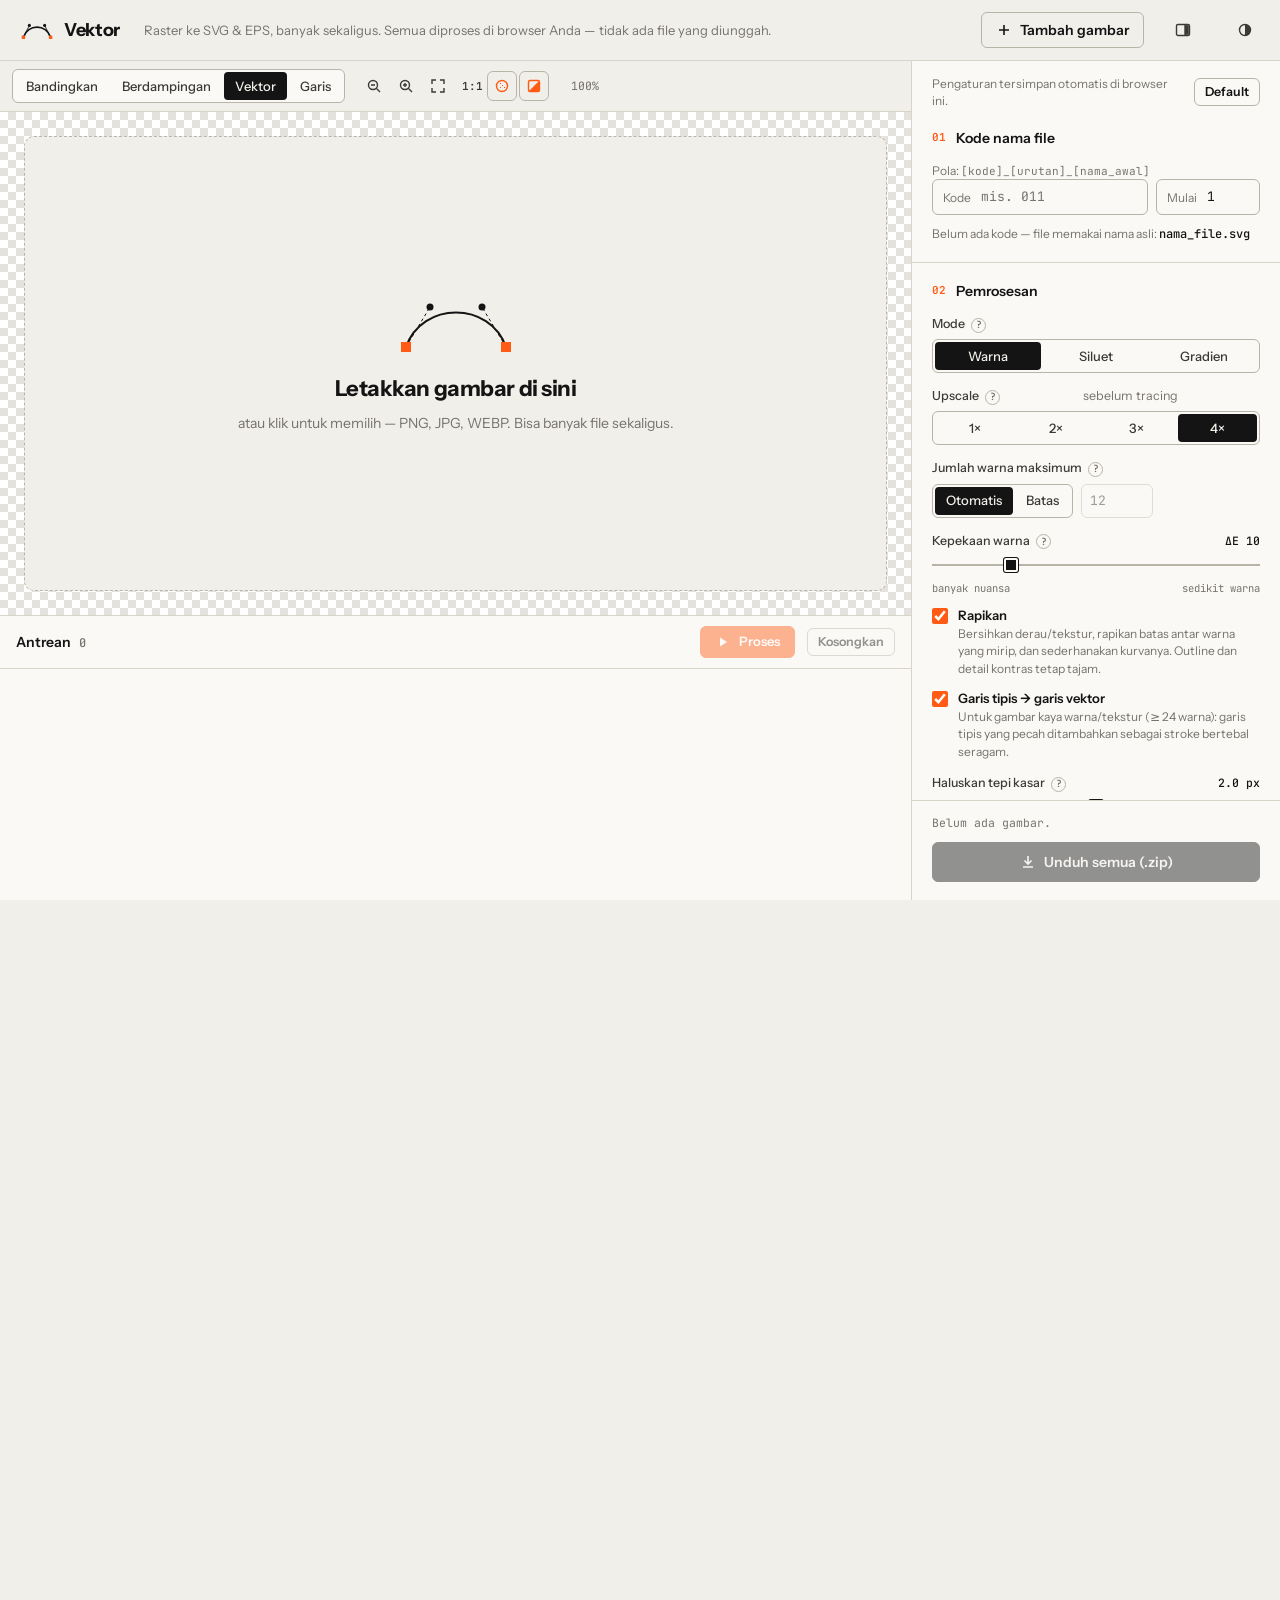
==== index.html @ 3835aad1 "Warna: bercak samar dan pecahan bidang berwarna hampir sama dilebur - mergeSteps: bentuk yang dilebu" ====
<!doctype html>
<html lang="id">
<head>
  <meta charset="utf-8">
  <meta name="viewport" content="width=device-width, initial-scale=1">
  <title>Vektor — Batch Vectorizer</title>
  <meta name="description" content="Ubah gambar raster menjadi SVG dan EPS secara batch, langsung di browser. Upscale 4×, buang latar putih, ukuran siap microstock.">
  <link rel="icon" href="data:image/svg+xml,%3Csvg xmlns='http://www.w3.org/2000/svg' viewBox='0 0 32 32'%3E%3Crect width='32' height='32' rx='6' fill='%23141414'/%3E%3Cpath d='M7 23C10 9 22 9 25 23' fill='none' stroke='%23ff5b14' stroke-width='3'/%3E%3C/svg%3E">
  <link rel="preconnect" href="https://fonts.googleapis.com">
  <link rel="preconnect" href="https://fonts.gstatic.com" crossorigin>
  <link href="https://fonts.googleapis.com/css2?family=Instrument+Sans:wght@400;500;600;700&family=JetBrains+Mono:wght@400;500;600&display=swap" rel="stylesheet">
  <script>try { const t = localStorage.getItem('vektor.theme'); if (t === 'light' || t === 'dark') document.documentElement.dataset.theme = t; if (localStorage.getItem('vektor.panel') === 'hidden') document.documentElement.classList.add('panel-off'); } catch (e) { /* abaikan */ }</script>
  <link rel="stylesheet" href="styles.css?v=202611150516">
</head>
<body>
  <header class="top">
    <a class="brand" href="./" aria-label="Vektor">
      <svg viewBox="0 0 40 24" aria-hidden="true"><path d="M4 20C9 4 31 4 36 20" fill="none" stroke="currentColor" stroke-width="2"/><path d="M4 20 11 6M36 20 29 6" stroke="currentColor" stroke-width="1"/><rect x="2" y="18" width="4" height="4" fill="var(--accent)"/><rect x="34" y="18" width="4" height="4" fill="var(--accent)"/><circle cx="11" cy="6" r="1.8" fill="currentColor"/><circle cx="29" cy="6" r="1.8" fill="currentColor"/></svg>
      <span>Vektor</span>
    </a>
    <p class="tag">Raster ke SVG &amp; EPS, banyak sekaligus. Semua diproses di browser Anda — tidak ada file yang diunggah.</p>
    <button class="btn ghost" id="addBtn" type="button">
      <svg viewBox="0 0 16 16" aria-hidden="true"><path d="M8 3v10M3 8h10" stroke="currentColor" stroke-width="1.6"/></svg>
      Tambah gambar
    </button>
    <button class="btn ghost icon" id="panelBtn" type="button" title="Sembunyikan panel pengaturan" aria-label="Panel pengaturan" aria-controls="settingsPanel" aria-expanded="true">
      <svg viewBox="0 0 16 16" aria-hidden="true"><rect x="1.5" y="2.5" width="13" height="11" rx="1.5" fill="none" stroke="currentColor" stroke-width="1.4"/><path d="M10 2.5v11" stroke="currentColor" stroke-width="1.4"/><path class="pb-fill" d="M10 3.2h3.8v9.6H10z" fill="currentColor"/></svg>
    </button>
    <button class="btn ghost icon theme-btn" id="themeBtn" type="button" title="Tema: otomatis" aria-label="Tema">
      <svg viewBox="0 0 16 16" aria-hidden="true"><circle cx="8" cy="8" r="5.5" fill="none" stroke="currentColor" stroke-width="1.4"/><path d="M8 2.5a5.5 5.5 0 0 1 0 11z" fill="currentColor"/></svg>
    </button>
    <input id="fileInput" type="file" accept="image/png,image/jpeg,image/webp,image/bmp,image/gif" multiple hidden>
  </header>

  <main class="layout">
    <section class="work">
      <div class="viewer" id="viewer">
        <div class="vbar">
          <div class="seg" role="radiogroup" aria-label="Mode tampilan">
            <button type="button" data-mode="compare" aria-pressed="false" title="Geser pembatas (C)">Bandingkan</button>
            <button type="button" data-mode="side" aria-pressed="false" title="Asli dan vektor berdampingan, zoom &amp; geser bersamaan (S)">Berdampingan</button>
            <button type="button" data-mode="vector" aria-pressed="true">Vektor</button>
            <button type="button" data-mode="outline" aria-pressed="false">Garis</button>
          </div>
          <div class="tools">
            <button type="button" class="icon" data-act="zoomout" title="Perkecil (−)"><svg viewBox="0 0 16 16"><circle cx="7" cy="7" r="4.5" fill="none" stroke="currentColor" stroke-width="1.4"/><path d="M5 7h4M10.5 10.5 14 14" stroke="currentColor" stroke-width="1.4"/></svg></button>
            <button type="button" class="icon" data-act="zoomin" title="Perbesar (+)"><svg viewBox="0 0 16 16"><circle cx="7" cy="7" r="4.5" fill="none" stroke="currentColor" stroke-width="1.4"/><path d="M5 7h4M7 5v4M10.5 10.5 14 14" stroke="currentColor" stroke-width="1.4"/></svg></button>
            <button type="button" class="icon" data-act="fit" title="Pas layar (0)"><svg viewBox="0 0 16 16"><path d="M2 6V2h4M10 2h4v4M14 10v4h-4M6 14H2v-4" fill="none" stroke="currentColor" stroke-width="1.4"/></svg></button>
            <button type="button" class="icon txt" data-act="one" title="Ukuran piksel asli (1)">1:1</button>
            <button type="button" class="icon" data-act="lens" aria-pressed="true" title="Lensa piksel (L)"><svg viewBox="0 0 16 16"><circle cx="8" cy="8" r="5.5" fill="none" stroke="currentColor" stroke-width="1.4"/><path d="M6 5h1v1H6zM8 7h1v1H8zM6 9h1v1H6zM10 9h1v1h-1z" fill="currentColor"/></svg></button>
            <button type="button" class="icon" data-act="bg" title="Latar pratinjau: gelap / terang (B) — hanya tampilan"><svg viewBox="0 0 16 16"><rect x="2.5" y="2.5" width="11" height="11" rx="1.5" fill="none" stroke="currentColor" stroke-width="1.4"/><path d="M2.5 13.5 13.5 2.5V12a1.5 1.5 0 0 1-1.5 1.5z" fill="currentColor"/></svg></button>
            <span class="zoom mono" id="zoomLabel">100%</span>
          </div>
          <div class="vinfo mono" id="vinfo"></div>
        </div>

        <div class="stage" id="stage" tabindex="0" aria-label="Pratinjau">
          <div class="layer full" id="vOrigWrap"><img class="orig" id="vOrig" alt="" draggable="false"></div>
          <svg class="layer vec" id="vVec" xmlns="http://www.w3.org/2000/svg"></svg>
          <svg class="layer out" id="vOut" xmlns="http://www.w3.org/2000/svg"></svg>
          <svg class="layer hi" id="vHi" xmlns="http://www.w3.org/2000/svg"></svg>
          <div class="layer lens" id="vLens" hidden>
            <img class="orig" id="vLensImg" alt="" draggable="false">
            <svg class="out" id="vLensOut" xmlns="http://www.w3.org/2000/svg"></svg>
          </div>
          <div class="ring" id="vRing" hidden></div>
          <div class="twin" id="vTwin" hidden></div>
          <div class="split" id="vSplit" hidden><span>Asli</span><i></i><span>Vektor</span></div>
          <div class="busy mono" id="vBusy" hidden></div>

          <label class="drop" id="drop" for="fileInput">
            <span class="drop-mark" aria-hidden="true">
              <svg viewBox="0 0 120 64"><path d="M10 54C26 8 94 8 110 54" fill="none" stroke="currentColor" stroke-width="2"/><path d="M10 54 34 14M110 54 86 14" stroke="currentColor" stroke-width="1" stroke-dasharray="3 3"/><rect x="5" y="49" width="10" height="10" fill="var(--accent)"/><rect x="105" y="49" width="10" height="10" fill="var(--accent)"/><circle cx="34" cy="14" r="3.5" fill="currentColor"/><circle cx="86" cy="14" r="3.5" fill="currentColor"/></svg>
            </span>
            <strong>Letakkan gambar di sini</strong>
            <span>atau klik untuk memilih — PNG, JPG, WEBP. Bisa banyak file sekaligus.</span>
          </label>
        </div>

        <div class="palette" id="palette" hidden>
          <span class="seg tools-seg" id="tools" role="radiogroup" aria-label="Alat sunting">
            <button type="button" data-tool="erase" aria-pressed="true" title="Hapus / kembalikan bentuk (H)">Hapus</button>
            <button type="button" data-tool="merge" aria-pressed="false" title="Lebur bentuk ke tetangganya (G)">Gabung</button>
            <button type="button" data-tool="paint" aria-pressed="false" title="Warnai satu bentuk (W) · Alt+klik = ambil warna">Warnai</button>
          </span>
          <input type="color" id="paintColor" value="#ff5b14" title="Warna kuas" hidden>
          <span class="plabel mono">Palet</span>
          <div class="swatches" id="swatches"></div>
          <span class="phint">Klik bentuk untuk menghapus / mengembalikan</span>
          <span class="edits">
            <button type="button" class="icon" id="undoClick" title="Urungkan (Ctrl+Z)" disabled><svg viewBox="0 0 16 16"><path d="M6 4 2.5 7.5 6 11M3 7.5h6.5a3.5 3.5 0 0 1 0 7H8" fill="none" stroke="currentColor" stroke-width="1.4"/></svg></button>
            <button type="button" class="icon" id="redoClick" title="Ulangi (Ctrl+Shift+Z)" disabled><svg viewBox="0 0 16 16"><path d="M10 4l3.5 3.5L10 11M13 7.5H6.5a3.5 3.5 0 0 0 0 7H8" fill="none" stroke="currentColor" stroke-width="1.4"/></svg></button>
            <button type="button" class="btn ghost small" id="resetClicks" disabled>Reset</button>
          </span>
        </div>
      </div>

      <div class="queue">
        <div class="qhead">
          <h2>Antrean <span class="mono" id="qcount">0</span></h2>
          <div class="qstat mono" id="qstat"></div>
          <button class="btn primary small" id="processBtn" type="button" disabled>
            <svg viewBox="0 0 16 16" aria-hidden="true"><path d="M5 3.5v9l7-4.5z" fill="currentColor"/></svg>
            <span>Proses</span>
          </button>
          <button class="btn ghost small" id="clearBtn" type="button" disabled>Kosongkan</button>
        </div>
        <ol class="rows" id="rows"></ol>
      </div>
    </section>

    <aside class="panel" id="settingsPanel" aria-label="Pengaturan">
      <div class="preset-row"><span>Pengaturan tersimpan otomatis di browser ini.</span><button type="button" class="btn ghost small" id="defaultsBtn" title="Kembalikan semua pengaturan ke nilai bawaan (kode nama file tidak diubah)">Default</button></div>
      <div class="panel-scroll">
        <section class="group">
          <h3><span class="n mono">01</span> Kode nama file</h3>
          <p class="note">Pola: <code class="mono">[kode]_[urutan]_[nama_awal]</code></p>
          <div class="row-inline">
            <label class="input"><span>Kode</span><input class="mono" id="code" type="text" placeholder="mis. 011" autocomplete="off" spellcheck="false"></label>
            <label class="input short"><span>Mulai</span><input class="mono" id="start" type="number" min="0" step="1" value="1"></label>
          </div>
          <p class="example" id="nameExample"></p>
        </section>

        <section class="group">
          <h3><span class="n mono">02</span> Pemrosesan</h3>
          <div class="field">
            <div class="flabel">Mode<span class="help" tabindex="0" role="note" data-tip="Warna: ilustrasi flat berwarna.&#10;Siluet: stensil, logo hitam-putih, emblem.&#10;Gradien: gambar penuh gradasi/cahaya (banyak tingkat warna)." aria-label="Warna: ilustrasi flat berwarna.&#10;Siluet: stensil, logo hitam-putih, emblem.&#10;Gradien: gambar penuh gradasi/cahaya (banyak tingkat warna).">?</span></div>
            <div class="seg wide" data-opt="mode">
              <button type="button" data-v="color">Warna</button>
              <button type="button" data-v="silhouette">Siluet</button>
              <button type="button" data-v="gradient">Gradien</button>
            </div>
          </div>
          <div class="field" data-show="gradient">
            <label class="flabel" for="gradColors">Jumlah warna<span class="help" tabindex="0" role="note" data-tip="Banyaknya tingkat warna untuk membentuk gradasi.&#10;Kecil: file ringan, gradasi tampak berpita.&#10;Besar: gradasi lebih halus, bentuk lebih banyak." aria-label="Banyaknya tingkat warna untuk membentuk gradasi.&#10;Kecil: file ringan, gradasi tampak berpita.&#10;Besar: gradasi lebih halus, bentuk lebih banyak.">?</span> <output class="mono" for="gradColors"></output></label>
            <input type="range" id="gradColors" data-opt="gradColors" min="16" max="128" step="4">
            <div class="scale mono"><span>ringan</span><span>detail</span></div>
            <label class="check" style="margin-top:10px"><input type="checkbox" data-opt="lineStrokes"><span><b>Garis tipis → garis vektor</b><small>Garis setipis ≤ 3 px dikenali dan dibuat sebagai garis (stroke) bertebal seragam, bukan isian.</small></span></label>
            <p class="note">Untuk gambar penuh gradasi/cahaya. Gradasi dibentuk dari banyak tingkat warna (seperti vectorizer.ai).</p>
          </div>
          <div class="field" data-show="silhouette">
            <div class="flabel">Nada<span class="help" tabindex="0" role="note" data-tip="Hitam + abu-abu: hitam dan setiap tingkat abu-abu dipertahankan.&#10;Hitam saja: hanya hitam, ditentukan ambang gelap/terang." aria-label="Hitam + abu-abu: hitam dan setiap tingkat abu-abu dipertahankan.&#10;Hitam saja: hanya hitam, ditentukan ambang gelap/terang.">?</span></div>
            <div class="seg wide" data-opt="silTones">
              <button type="button" data-v="gray">Hitam + abu-abu</button>
              <button type="button" data-v="binary">Hitam saja</button>
            </div>
          </div>
          <div class="field" data-show="silhouette:binary">
            <label class="flabel" for="silThreshold">Ambang gelap/terang<span class="help" tabindex="0" role="note" data-tip="Batas kecerahan antara hitam dan putih.&#10;Kecil: hanya bagian sangat gelap jadi hitam (siluet lebih tipis).&#10;Besar: abu-abu ikut jadi hitam (siluet lebih tebal)." aria-label="Batas kecerahan antara hitam dan putih.&#10;Kecil: hanya bagian sangat gelap jadi hitam (siluet lebih tipis).&#10;Besar: abu-abu ikut jadi hitam (siluet lebih tebal).">?</span> <output class="mono" for="silThreshold"></output></label>
            <input type="range" id="silThreshold" data-opt="silThreshold" min="30" max="230" step="1">
            <div class="scale mono"><span>siluet lebih tipis</span><span>lebih tebal</span></div>
          </div>
          <div class="field">
            <div class="flabel">Upscale<span class="help" tabindex="0" role="note" data-tip="Gambar diperbesar dulu sebelum ditelusuri supaya batas warna jatuh di posisi sub-piksel.&#10;Besar (4×): tepi lebih presisi dan mulus, proses sedikit lebih lama." aria-label="Gambar diperbesar dulu sebelum ditelusuri supaya batas warna jatuh di posisi sub-piksel.&#10;Besar (4×): tepi lebih presisi dan mulus, proses sedikit lebih lama.">?</span> <em>sebelum tracing</em></div>
            <div class="seg wide" data-opt="upscale">
              <button type="button" data-v="1">1×</button>
              <button type="button" data-v="2">2×</button>
              <button type="button" data-v="3">3×</button>
              <button type="button" data-v="4">4×</button>
            </div>
          </div>
          <div class="field" data-show="color">
            <div class="flabel">Jumlah warna maksimum<span class="help" tabindex="0" role="note" data-tip="Otomatis: jumlah warna ditentukan dari gambar.&#10;Batas: hasil dipaksa paling banyak sejumlah ini (warna mirip digabung)." aria-label="Otomatis: jumlah warna ditentukan dari gambar.&#10;Batas: hasil dipaksa paling banyak sejumlah ini (warna mirip digabung).">?</span></div>
            <div class="row-inline">
              <div class="seg" data-opt="colorAuto">
                <button type="button" data-v="1">Otomatis</button>
                <button type="button" data-v="0">Batas</button>
              </div>
              <input class="num mono" id="maxColors" type="number" min="2" max="64" step="1" value="12" aria-label="Jumlah warna maksimum">
            </div>
          </div>
          <div class="field" data-show="color">
            <label class="flabel" for="colorMerge">Kepekaan warna<span class="help" tabindex="0" role="note" data-tip="Seberapa beda dua warna agar dianggap warna tersendiri (ΔE).&#10;Kecil: lebih banyak nuansa dipisah, bentuk lebih banyak.&#10;Besar: warna mirip digabung, lebih sedikit warna &amp; lebih bersih.&#10;Putih tidak pernah digabung dengan warna lain." aria-label="Seberapa beda dua warna agar dianggap warna tersendiri (ΔE).&#10;Kecil: lebih banyak nuansa dipisah, bentuk lebih banyak.&#10;Besar: warna mirip digabung, lebih sedikit warna &amp; lebih bersih.&#10;Putih tidak pernah digabung dengan warna lain.">?</span> <output class="mono" for="colorMerge"></output></label>
            <input type="range" id="colorMerge" data-opt="colorMerge" min="4" max="30" step="1">
            <div class="scale mono"><span>banyak nuansa</span><span>sedikit warna</span></div>
            <label class="check" style="margin-top:10px"><input type="checkbox" data-opt="clean"><span><b>Rapikan</b><small>Bersihkan derau/tekstur, rapikan batas antar warna yang mirip, dan sederhanakan kurvanya. Outline dan detail kontras tetap tajam.</small></span></label>
            <label class="check" style="margin-top:8px"><input type="checkbox" data-opt="lineStrokes"><span><b>Garis tipis → garis vektor</b><small>Untuk gambar kaya warna/tekstur (≥ 24 warna): garis tipis yang pecah ditambahkan sebagai stroke bertebal seragam.</small></span></label>
          </div>
          <div class="field" data-show="color">
            <label class="flabel" for="rough">Haluskan tepi kasar<span class="help" tabindex="0" role="note" data-tip="Meratakan tepi bergerigi (gaya kuas kering, derau JPEG).&#10;Kecil / mati: tepi mengikuti gambar apa adanya.&#10;Besar: tepi lebih mulus; garis setipis ≤ 2 px bisa ikut menipis." aria-label="Meratakan tepi bergerigi (gaya kuas kering, derau JPEG).&#10;Kecil / mati: tepi mengikuti gambar apa adanya.&#10;Besar: tepi lebih mulus; garis setipis ≤ 2 px bisa ikut menipis.">?</span> <output class="mono" for="rough"></output></label>
            <input type="range" id="rough" data-opt="rough" min="0" max="4" step="0.5">
            <div class="scale mono"><span>mati (setia ke tepi)</span><span>tepi kuas → mulus</span></div>
            <p class="note">Tepi bergerigi bergaya kuas kering dihaluskan. Turunkan bila ada garis setipis ≤ 2 px yang hilang.</p>
            <label class="check" style="margin-top:10px"><input type="checkbox" data-opt="straighten"><span><b>Luruskan garis panjang</b><small>Tepi yang bergerigi tetapi bila ditarik garis panjang memang lurus dijadikan satu garis lurus. Lengkungan tetap lengkung.</small></span></label>
          </div>
          <div class="field" data-show="color">
            <div class="flabel">Sederhanakan bayangan<span class="help" tabindex="0" role="note" data-tip="Melebur bercak warna yang batasnya lemah di gambar asli (bayangan lembut, gradasi berpita) ke warna tetangganya. Outline dan batas kontras tidak disentuh.&#10;Mati: semua tingkat bayangan dipertahankan.&#10;Ringan: bercak kecil dilebur — hasil lebih bersih.&#10;Kuat: bercak lebih besar ikut dilebur — paling sedikit bentuk, tetapi sebagian bayangan hilang." aria-label="Melebur bercak warna yang batasnya lemah di gambar asli (bayangan lembut, gradasi berpita) ke warna tetangganya. Outline dan batas kontras tidak disentuh.&#10;Mati: semua tingkat bayangan dipertahankan.&#10;Ringan: bercak kecil dilebur — hasil lebih bersih.&#10;Kuat: bercak lebih besar ikut dilebur — paling sedikit bentuk, tetapi sebagian bayangan hilang.">?</span></div>
            <div class="seg wide" data-opt="simplify">
              <button type="button" data-v="0">Mati</button>
              <button type="button" data-v="1">Ringan</button>
              <button type="button" data-v="2">Kuat</button>
            </div>
          </div>
          <div class="field" data-show="color silhouette">
            <label class="check"><input type="checkbox" data-opt="polyFit"><span><b>Kurva hemat titik</b><small>Mesin kurva baru: tepi dihitung sub-piksel dari gambar asli, lalu dibentuk poligon dengan sisi sesedikit mungkin dan dihaluskan (gaya Potrace). Titik lebih sedikit, sudut runcing tetap runcing.</small></span></label>
          </div>
          <div class="field">
            <label class="flabel" for="smooth">Kehalusan kurva<span class="help" tabindex="0" role="note" data-tip="Toleransi saat piksel diubah menjadi kurva.&#10;Kecil (presisi): kurva menempel ketat ke tepi piksel; lebih banyak titik dan gelombang kecil bisa ikut terbawa.&#10;Besar (halus): kurva lebih mulus dengan lebih sedikit titik; detail kecil bisa sedikit membulat." aria-label="Toleransi saat piksel diubah menjadi kurva.&#10;Kecil (presisi): kurva menempel ketat ke tepi piksel; lebih banyak titik dan gelombang kecil bisa ikut terbawa.&#10;Besar (halus): kurva lebih mulus dengan lebih sedikit titik; detail kecil bisa sedikit membulat.">?</span> <output class="mono" for="smooth"></output></label>
            <input type="range" id="smooth" data-opt="smooth" min="0.15" max="1.2" step="0.05">
            <div class="scale mono"><span>presisi</span><span>halus</span></div>
          </div>
          <div class="field">
            <label class="flabel" for="minArea">Buang bintik &lt;<span class="help" tabindex="0" role="note" data-tip="Bentuk yang lebih kecil dari luas ini dilebur ke warna di sekitarnya.&#10;Kecil: detail kecil (titik, bintang) dipertahankan.&#10;Besar: hasil lebih bersih, tetapi detail kecil bisa hilang." aria-label="Bentuk yang lebih kecil dari luas ini dilebur ke warna di sekitarnya.&#10;Kecil: detail kecil (titik, bintang) dipertahankan.&#10;Besar: hasil lebih bersih, tetapi detail kecil bisa hilang.">?</span> <output class="mono" for="minArea"></output></label>
            <input type="range" id="minArea" data-opt="minArea" min="0" max="80" step="1">
          </div>
          <div class="field">
            <label class="flabel" for="corner">Sudut tajam ≥<span class="help" tabindex="0" role="note" data-tip="Belokan yang lebih tajam dari sudut ini dibuat runcing; yang lebih landai dibuat melengkung.&#10;Kecil: lebih banyak sudut runcing (tampak kaku/bersegi).&#10;Besar: lebih banyak belokan membulat." aria-label="Belokan yang lebih tajam dari sudut ini dibuat runcing; yang lebih landai dibuat melengkung.&#10;Kecil: lebih banyak sudut runcing (tampak kaku/bersegi).&#10;Besar: lebih banyak belokan membulat.">?</span> <output class="mono" for="corner"></output></label>
            <input type="range" id="corner" data-opt="corner" min="35" max="110" step="1">
            <div class="scale mono"><span>lebih banyak sudut</span><span>lebih membulat</span></div>
          </div>
        </section>

        <section class="group">
          <h3><span class="n mono">03</span> Latar</h3>
          <div class="field">
            <div class="flabel">Warna latar gambar<span class="help" tabindex="0" role="note" data-tip="Warna latar yang dibuang menjadi transparan.&#10;Tanpa: semua warna divectorisasi.&#10;Putih: latar putih dibuang.&#10;Magenta: latar #FF00FF dibuang (disarankan, putih tetap aman)." aria-label="Warna latar yang dibuang menjadi transparan.&#10;Tanpa: semua warna divectorisasi.&#10;Putih: latar putih dibuang.&#10;Magenta: latar #FF00FF dibuang (disarankan, putih tetap aman).">?</span></div>
            <div class="seg wide" data-opt="bgKey">
              <button type="button" data-v="none">Tanpa</button>
              <button type="button" data-v="white">Putih</button>
              <button type="button" data-v="magenta"><i class="dot-mg" aria-hidden="true"></i>Magenta</button>
            </div>
            <p class="note" data-bg="none">Tidak ada warna yang dihapus — semua warna, termasuk putih dan magenta, ikut divectorisasi. Klik bentuk di pratinjau bila ingin menghapus bagian tertentu.</p>
          </div>
          <div class="field" data-bg="magenta">
            <label class="flabel" for="keyTol">Toleransi magenta<span class="help" tabindex="0" role="note" data-tip="Seberapa jauh dari magenta murni yang masih dianggap latar.&#10;Kecil: hanya magenta murni.&#10;Besar: ungu/pink di dekatnya ikut dibuang — hati-hati bila objek berwarna ungu/pink." aria-label="Seberapa jauh dari magenta murni yang masih dianggap latar.&#10;Kecil: hanya magenta murni.&#10;Besar: ungu/pink di dekatnya ikut dibuang — hati-hati bila objek berwarna ungu/pink.">?</span> <output class="mono" for="keyTol"></output></label>
            <input type="range" id="keyTol" data-opt="keyTol" min="0" max="50" step="1">
            <div class="scale mono"><span>hanya magenta murni</span><span>ungu/pink ikut</span></div>
            <p class="note">Semua warna sedekat ini dengan magenta menjadi transparan. Putih di mana pun tetap putih.</p>
          </div>
          <div class="field" data-show="silhouette" data-bg="white">
            <div class="flabel">Rongga di dalam siluet<span class="help" tabindex="0" role="note" data-tip="Luar: hanya putih di luar objek yang dibuang.&#10;Pintar: menebak putih terkurung yang termasuk latar.&#10;Semua: semua putih dibuang.&#10;Isi: rongga diisi warna siluet." aria-label="Luar: hanya putih di luar objek yang dibuang.&#10;Pintar: menebak putih terkurung yang termasuk latar.&#10;Semua: semua putih dibuang.&#10;Isi: rongga diisi warna siluet.">?</span></div>
            <div class="seg wide" data-opt="cavity">
              <button type="button" data-v="white">Luar</button>
              <button type="button" data-v="smart">Pintar</button>
              <button type="button" data-v="transparent">Semua</button>
              <button type="button" data-v="fill">Isi</button>
            </div>
            <p class="note" id="cavityNote"></p>
          </div>
          <div class="field" data-show="color gradient" data-bg="white">
            <div class="flabel">Putih yang dijadikan transparan<span class="help" tabindex="0" role="note" data-tip="Tidak: putih dipertahankan.&#10;Luar: hanya putih yang tersambung ke tepi gambar.&#10;AI / Pintar: juga menebak putih di dalam yang termasuk latar.&#10;Semua: semua putih." aria-label="Tidak: putih dipertahankan.&#10;Luar: hanya putih yang tersambung ke tepi gambar.&#10;AI / Pintar: juga menebak putih di dalam yang termasuk latar.&#10;Semua: semua putih.">?</span></div>
            <div class="seg wide" data-opt="whiteMode">
              <button type="button" data-v="off">Tidak</button>
              <button type="button" data-v="outer">Luar</button>
              <button type="button" data-v="ai">AI</button>
              <button type="button" data-v="smart">Pintar</button>
              <button type="button" data-v="all">Semua</button>
            </div>
            <p class="note" id="whiteNote"></p>
          </div>
          <div class="field" data-show="color gradient silhouette:gray" data-bg="white">
            <label class="flabel" for="whiteTol">Toleransi putih<span class="help" tabindex="0" role="note" data-tip="Seberapa mendekati putih yang masih dianggap putih (ΔE).&#10;Kecil: hanya putih bersih.&#10;Besar: abu-abu/krem sangat terang ikut dianggap putih." aria-label="Seberapa mendekati putih yang masih dianggap putih (ΔE).&#10;Kecil: hanya putih bersih.&#10;Besar: abu-abu/krem sangat terang ikut dianggap putih.">?</span> <output class="mono" for="whiteTol"></output></label>
            <input type="range" id="whiteTol" data-opt="whiteTol" min="2" max="30" step="1">
          </div>
          <div class="learn">
            <label class="check"><input type="checkbox" data-opt="learn"><span><b>Belajar dari hasil akhir saya</b><small>Keadaan akhir tiap area putih dicatat saat Anda mengunduh (klik coba-coba tidak dihitung). Gambar berikutnya dengan gaya serupa otomatis mengikuti. Tersimpan hanya di browser ini.</small></span></label>
            <div class="learn-row"><span class="mono" id="learnStat"></span><button type="button" class="btn ghost small" id="forgetBtn">Lupakan</button></div>
          </div>
        </section>

        <section class="group">
          <h3><span class="n mono">04</span> Ukuran output <span class="badge">Standar microstock</span></h3>
          <div class="chips" data-opt="size">
            <button type="button" data-v="15">15 MP <small>Minimal</small></button>
            <button type="button" data-v="20">20 MP <small>HD</small></button>
            <button type="button" data-v="25">25 MP <small>Adobe Stock</small></button>
            <button type="button" data-v="30">30 MP <small>Ultra</small></button>
            <button type="button" data-v="custom">Kustom <small>≥15 MP</small></button>
            <button type="button" data-v="orig">Asli</button>
          </div>
          <div class="field" id="customField" hidden>
            <label class="flabel" for="customMP">Megapiksel kustom<span class="help" tabindex="0" role="note" data-tip="Ukuran artboard hasil dalam megapiksel (minimal 15 MP untuk microstock)." aria-label="Ukuran artboard hasil dalam megapiksel (minimal 15 MP untuk microstock).">?</span></label>
            <input class="num mono" id="customMP" type="number" min="15" max="100" step="0.5" value="15">
          </div>
          <p class="readout mono" id="sizeReadout">—</p>
          <p class="note">Artboard dan koordinat kurva diskalakan, jadi hasilnya tetap tajam di ukuran berapa pun.</p>
        </section>

        <section class="group">
          <h3><span class="n mono">05</span> Struktur</h3>
          <div class="field">
            <div class="flabel">Susunan bentuk<span class="help" tabindex="0" role="note" data-tip="Tumpuk: bentuk ditumpuk dari belakang ke depan — tanpa retak, mudah diedit.&#10;Potong: bentuk saling memotong tanpa tumpang tindih — untuk cutting plotter/sablon." aria-label="Tumpuk: bentuk ditumpuk dari belakang ke depan — tanpa retak, mudah diedit.&#10;Potong: bentuk saling memotong tanpa tumpang tindih — untuk cutting plotter/sablon.">?</span></div>
            <div class="seg wide" data-opt="stacking">
              <button type="button" data-v="stacked">Tumpuk</button>
              <button type="button" data-v="cutout">Potong</button>
            </div>
            <p class="note" id="stackNote"></p>
          </div>
          <label class="check"><input type="checkbox" data-opt="gapFill"><span><b>Pengisi celah</b><small>Garis tipis sewarna di bawah bentuk agar sambungan tidak tampak retak.</small></span></label>
        </section>

        <section class="group">
          <h3><span class="n mono">06</span> Format unduhan</h3>
          <div class="formats" role="radiogroup">
            <label class="fmt"><input type="radio" name="format" value="both"><span class="ficon">ZIP</span><span><b>SVG + EPS</b><small>Folder <code>SVG/</code> dan <code>EPS/</code></small></span><em>Lengkap</em></label>
            <label class="fmt"><input type="radio" name="format" value="svg"><span class="ficon">SVG</span><span><b>Hanya SVG</b><small>Format web</small></span></label>
            <label class="fmt"><input type="radio" name="format" value="eps"><span class="ficon">EPS</span><span><b>Hanya EPS</b><small>EPS 10 · Illustrator / CorelDRAW</small></span></label>
          </div>
        </section>
      </div>

      <div class="panel-foot">
        <div class="pstatus mono" id="pstatus">Belum ada gambar.</div>
        <button class="btn dark" id="downloadBtn" type="button" disabled>
          <svg viewBox="0 0 16 16" aria-hidden="true"><path d="M8 2v8M4.5 6.5 8 10l3.5-3.5M3 13h10" fill="none" stroke="currentColor" stroke-width="1.6"/></svg>
          <span>Unduh semua (.zip)</span>
        </button>
      </div>
    </aside>
  </main>

  <div class="dropveil" id="dropveil" hidden><div>Lepaskan untuk menambahkan</div></div>
  <input type="color" id="colorPick" hidden>

  <script type="module" src="app.js?v=202611150516"></script>
</body>
</html>
---- styles.css ----
:root {
  --paper: #f1efea;
  --surface: #faf9f6;
  --sunk: #e8e5de;
  --ink: #141414;
  --ink-2: #3b3a37;
  --muted: #76736c;
  --line: #d8d4ca;
  --line-strong: #b9b4a8;
  --accent: #ff5b14;
  --accent-ink: #ffffff;
  --ok: #1f7a4d;
  --err: #c3261b;
  --check-a: #e9e7e2;
  --check-b: #ffffff;
  --sans: "Instrument Sans", ui-sans-serif, system-ui, -apple-system, "Segoe UI", sans-serif;
  --mono: "JetBrains Mono", ui-monospace, "SF Mono", Menlo, Consolas, monospace;
  --r: 6px;
  color-scheme: light;
}
@media (prefers-color-scheme: dark) {
  :root:not([data-theme="light"]) {
    --paper: #121211;
    --surface: #1a1a18;
    --sunk: #23231f;
    --ink: #f1efe9;
    --ink-2: #cfccc4;
    --muted: #8f8b82;
    --line: #2f2e2a;
    --line-strong: #46443e;
    --accent: #ff6a28;
    --check-a: #2a2a27;
    --check-b: #333330;
    color-scheme: dark;
  }
}
:root[data-theme="dark"] {
  --paper: #121211;
  --surface: #1a1a18;
  --sunk: #23231f;
  --ink: #f1efe9;
  --ink-2: #cfccc4;
  --muted: #8f8b82;
  --line: #2f2e2a;
  --line-strong: #46443e;
  --accent: #ff6a28;
  --check-a: #2a2a27;
  --check-b: #333330;
  color-scheme: dark;
}

* { box-sizing: border-box; }
html, body { height: 100%; }
body {
  margin: 0;
  background: var(--paper);
  color: var(--ink);
  font: 14px/1.45 var(--sans);
  -webkit-font-smoothing: antialiased;
  display: flex;
  flex-direction: column;
  min-height: 100vh;
}
.mono { font-family: var(--mono); font-feature-settings: "zero" 1; }
code { font-family: var(--mono); font-size: 0.92em; }
button, input { font: inherit; color: inherit; }
button { cursor: pointer; }
:focus-visible { outline: 2px solid var(--accent); outline-offset: 2px; }
[hidden] { display: none !important; }
svg { display: block; }

/* ---------------------------------------------------------------- header */
.top {
  display: flex;
  align-items: center;
  gap: 24px;
  padding: 12px 20px;
  border-bottom: 1px solid var(--line);
}
.brand { display: flex; align-items: center; gap: 10px; color: var(--ink); text-decoration: none; }
.brand svg { width: 34px; height: 21px; }
.brand span { font-weight: 700; font-size: 18px; letter-spacing: -0.02em; }
.tag { margin: 0; color: var(--muted); flex: 1; font-size: 13px; }

/* ---------------------------------------------------------------- tombol */
.btn {
  display: inline-flex;
  align-items: center;
  justify-content: center;
  gap: 8px;
  height: 36px;
  padding: 0 14px;
  border-radius: var(--r);
  border: 1px solid var(--line-strong);
  background: var(--surface);
  font-weight: 600;
  white-space: nowrap;
}
.btn svg { width: 16px; height: 16px; }
.btn.small { height: 28px; padding: 0 10px; font-size: 12.5px; }
.btn.ghost { background: transparent; }
.btn.ghost:hover:not(:disabled) { background: var(--sunk); }
.btn.primary { background: var(--accent); border-color: var(--accent); color: var(--accent-ink); height: 44px; width: 100%; font-size: 15px; }
.btn.primary.small { height: 32px; width: auto; font-size: 13px; padding: 0 14px; }
.btn.primary:hover:not(:disabled) { filter: brightness(0.95); }
.btn.dark { background: var(--ink); border-color: var(--ink); color: var(--paper); height: 40px; width: 100%; }
.btn.dark:hover:not(:disabled) { filter: brightness(1.15); }
.btn:disabled { opacity: 0.45; cursor: not-allowed; }

.seg {
  display: inline-flex;
  border: 1px solid var(--line-strong);
  border-radius: var(--r);
  padding: 2px;
  gap: 2px;
  background: var(--surface);
}
.seg button {
  border: 0;
  background: transparent;
  height: 28px;
  padding: 0 11px;
  border-radius: 4px;
  font-weight: 500;
  font-size: 13px;
  color: var(--ink-2);
}
.seg button:hover { background: var(--sunk); }
.seg button[aria-pressed="true"] { background: var(--ink); color: var(--paper); }
.seg.wide { display: flex; }
.seg.wide button { flex: 1; }

.icon {
  width: 30px;
  height: 30px;
  display: inline-grid;
  place-items: center;
  border: 1px solid transparent;
  border-radius: var(--r);
  background: transparent;
  color: var(--ink-2);
}
.icon svg { width: 16px; height: 16px; }
.icon:hover { background: var(--sunk); }
.icon[aria-pressed="true"] { border-color: var(--line-strong); color: var(--accent); }
.icon.txt { font: 600 11px var(--mono); }

/* ---------------------------------------------------------------- layout */
.layout {
  flex: 1;
  min-height: 0;
  display: grid;
  grid-template-columns: minmax(0, 1fr) 368px;
  height: calc(100vh - 61px);
}
/* Panel pengaturan disembunyikan: area kerja memakai seluruh lebar. */
.panel-off .layout { grid-template-columns: minmax(0, 1fr); }
.panel-off .panel { display: none; }
.panel-off .work { border-right: 0; }
#panelBtn .pb-fill { transition: opacity 0.15s; }
.panel-off #panelBtn .pb-fill { opacity: 0; }
.work {
  display: grid;
  grid-template-rows: minmax(320px, 1fr) minmax(180px, 34%);
  min-width: 0;
  min-height: 0;
  border-right: 1px solid var(--line);
}

/* ---------------------------------------------------------------- viewer */
.viewer { display: flex; flex-direction: column; min-height: 0; min-width: 0; overflow: hidden; }
.palette, .vbar, .stage { min-width: 0; }
.swatches { flex: none; }
.vbar {
  display: flex;
  align-items: center;
  gap: 14px;
  padding: 8px 12px;
  border-bottom: 1px solid var(--line);
  flex-wrap: wrap;
}
.tools { display: flex; align-items: center; gap: 2px; }
.zoom { font-size: 11.5px; color: var(--muted); min-width: 48px; text-align: right; }
.vinfo { margin-left: auto; font-size: 11.5px; color: var(--muted); min-width: 0; overflow: hidden; text-overflow: ellipsis; white-space: nowrap; }

.stage {
  position: relative;
  flex: 1;
  min-height: 0;
  overflow: hidden;
  background-color: var(--check-b);
  background-image:
    linear-gradient(45deg, var(--check-a) 25%, transparent 25%, transparent 75%, var(--check-a) 75%),
    linear-gradient(45deg, var(--check-a) 25%, transparent 25%, transparent 75%, var(--check-a) 75%);
  background-size: 16px 16px;
  background-position: 0 0, 8px 8px;
  cursor: grab;
  touch-action: none;
  user-select: none;
}
.stage.dragging { cursor: grabbing; }
.stage:focus { outline: none; }
.layer { position: absolute; left: 0; top: 0; }
.layer.full { inset: 0; overflow: hidden; pointer-events: none; }
.stage > svg.layer { width: 100%; height: 100%; overflow: visible; pointer-events: none; }
.layer.vec path.cand { fill: none; stroke: #ff5b14; stroke-width: 1.5; stroke-dasharray: 5 4; vector-effect: non-scaling-stroke; pointer-events: none; }
.layer.hi path { fill: rgb(25 227 255 / 0.22); stroke: #19e3ff; stroke-width: 2; vector-effect: non-scaling-stroke; }
.stage.pick:not(.dragging) { cursor: pointer; }
img.orig { position: absolute; left: 0; top: 0; transform-origin: 0 0; image-rendering: pixelated; max-width: none; pointer-events: none; }
.layer.out path, .lens .out path { fill: none; stroke: var(--accent); stroke-width: 1; vector-effect: non-scaling-stroke; }
.stage.mode-outline .layer.vec { opacity: 0.18; }
.lens { inset: 0; pointer-events: none; background: var(--check-b); }
.lens svg.out { position: absolute; inset: 0; width: 100%; height: 100%; }
.lens .out path { stroke: #19e3ff; stroke-width: 1.25; }
.ring {
  position: absolute;
  width: 0;
  height: 0;
  pointer-events: none;
  border-radius: 50%;
  box-shadow: 0 0 0 2px var(--ink), 0 0 0 3px var(--paper);
}
.split {
  position: absolute;
  top: 0;
  bottom: 0;
  width: 0;
  cursor: ew-resize;
}
.split i {
  position: absolute;
  top: 0;
  bottom: 0;
  left: -1px;
  width: 2px;
  background: var(--accent);
}
.split::after {
  content: "";
  position: absolute;
  left: -14px;
  width: 28px;
  top: 0;
  bottom: 0;
}
.split span {
  position: absolute;
  top: 10px;
  font: 600 10.5px var(--mono);
  text-transform: uppercase;
  letter-spacing: 0.06em;
  padding: 3px 6px;
  background: var(--ink);
  color: var(--paper);
  border-radius: 3px;
  white-space: nowrap;
}
.split.fixed { cursor: default; pointer-events: none; }
/* Bandingkan / Berdampingan: tanpa penanda oranye agar hasil asli terlihat jelas. */
.stage.mode-compare .layer.vec path.cand, .stage.mode-side .layer.vec path.cand { display: none; }
.split.fixed i { background: var(--ink); }
.twin { position: absolute; width: 0; height: 0; pointer-events: none; }
.twin::before, .twin::after { content: ""; position: absolute; background: #19e3ff; box-shadow: 0 0 0 1px #0b2a33; }
.twin::before { left: -9px; top: -0.75px; width: 18px; height: 1.5px; }
.twin::after { top: -9px; left: -0.75px; height: 18px; width: 1.5px; }
.split span:first-child { right: 8px; }
.split span:last-of-type { left: 8px; }
.busy {
  position: absolute;
  left: 12px;
  bottom: 12px;
  padding: 6px 10px;
  background: var(--ink);
  color: var(--paper);
  border-radius: 4px;
  font-size: 11.5px;
}

.drop {
  position: absolute;
  inset: 24px;
  display: grid;
  place-content: center;
  justify-items: center;
  gap: 8px;
  text-align: center;
  border: 1.5px dashed var(--line-strong);
  border-radius: 10px;
  background: var(--paper);
  color: var(--muted);
  cursor: pointer;
}
.drop:hover { border-color: var(--ink); }
.drop strong { color: var(--ink); font-size: 22px; letter-spacing: -0.02em; }
.drop-mark { color: var(--ink); width: 120px; margin-bottom: 8px; }
.stage.has-image .drop { display: none; }

.palette {
  display: flex;
  align-items: center;
  gap: 12px;
  padding: 8px 12px;
  border-top: 1px solid var(--line);
  min-height: 46px;
  overflow-x: auto;
}
.plabel { font-size: 11px; text-transform: uppercase; letter-spacing: 0.08em; color: var(--muted); }
.swatches { display: flex; gap: 6px; }
.sw {
  position: relative;
  display: flex;
  align-items: center;
  gap: 6px;
  height: 28px;
  padding: 0 6px 0 3px;
  border: 1px solid var(--line);
  border-radius: 4px;
  background: var(--surface);
  font: 500 11px var(--mono);
  color: var(--ink-2);
}
.sw .chip { width: 22px; height: 22px; border-radius: 3px; border: 1px solid rgb(0 0 0 / 0.12); padding: 0; }
.sw .x { border: 0; background: none; padding: 0 2px; color: var(--muted); font: 600 13px var(--mono); }
.sw .x:hover { color: var(--err); }
.sw.off { opacity: 0.5; }
.sw.off .chip { background-image: linear-gradient(135deg, transparent 45%, var(--err) 45%, var(--err) 55%, transparent 55%) !important; }
.sw.changed { border-color: var(--accent); }
.phint { font-size: 12px; color: var(--muted); white-space: nowrap; }
.tools-seg { flex: none; }
.tools-seg button { padding: 0 10px; height: 28px; font-size: 12px; }
.sw.src { box-shadow: 0 0 0 2px #2f7bff; }
#paintColor { width: 30px; height: 26px; padding: 0; border: 1px solid var(--line-strong); border-radius: 4px; background: none; flex: none; }
.layer.hi path.target { fill: rgb(25 120 255 / 0.18); stroke: #2f7bff; stroke-dasharray: 5 3; }
.edits { display: flex; align-items: center; gap: 2px; margin-left: auto; }
.edits .icon:disabled { opacity: 0.35; cursor: default; background: none; }
kbd { font: 600 11px var(--mono); border: 1px solid var(--line-strong); border-radius: 3px; padding: 0 4px; }

/* ---------------------------------------------------------------- antrean */
.queue { display: flex; flex-direction: column; min-height: 0; min-width: 0; border-top: 1px solid var(--line); background: var(--surface); }
.qhead { display: flex; align-items: center; gap: 12px; padding: 10px 16px; border-bottom: 1px solid var(--line); }
.qhead h2 { margin: 0; font-size: 14px; font-weight: 600; display: flex; gap: 8px; align-items: baseline; }
.qhead h2 .mono { font-size: 12px; color: var(--muted); font-weight: 500; }
.qstat { flex: 1; font-size: 11.5px; color: var(--muted); }
.rows { list-style: none; margin: 0; padding: 0; overflow-y: auto; flex: 1; }
.rowi {
  display: grid;
  grid-template-columns: 26px 44px minmax(0, 1fr) auto 128px 92px;
  align-items: center;
  gap: 14px;
  padding: 8px 16px;
  border-bottom: 1px solid var(--line);
  cursor: pointer;
}
.rowi:hover { background: var(--paper); }
.rowi.sel { background: var(--paper); box-shadow: inset 3px 0 0 var(--accent); }
.rowi .idx { font: 500 11px var(--mono); color: var(--muted); }
.rowi .thumb {
  width: 44px;
  height: 44px;
  border-radius: 4px;
  border: 1px solid var(--line);
  overflow: hidden;
  background-color: var(--check-b);
  background-image: linear-gradient(45deg, var(--check-a) 25%, transparent 25%, transparent 75%, var(--check-a) 75%), linear-gradient(45deg, var(--check-a) 25%, transparent 25%, transparent 75%, var(--check-a) 75%);
  background-size: 8px 8px;
  background-position: 0 0, 4px 4px;
}
.rowi .thumb img { width: 100%; height: 100%; object-fit: contain; }
.rowi .meta { min-width: 0; }
.rowi .oname, .rowi .sub { display: block; }
.rowi .oname { font: 500 12.5px var(--mono); white-space: nowrap; overflow: hidden; text-overflow: ellipsis; }
.rowi .sub { font-size: 12px; color: var(--muted); white-space: nowrap; overflow: hidden; text-overflow: ellipsis; }
.rowi .pal { display: flex; gap: 2px; }
.rowi .pal i { width: 10px; height: 18px; border-radius: 2px; border: 1px solid rgb(0 0 0 / 0.1); }
.rowi .st { font: 500 11.5px var(--mono); color: var(--muted); display: flex; flex-direction: column; gap: 4px; }
.rowi .st.done { color: var(--ok); }
.rowi .st.error { color: var(--err); }
.bar { height: 3px; background: var(--sunk); border-radius: 2px; overflow: hidden; }
.bar b { display: block; height: 100%; width: 0; background: var(--accent); transition: width 0.2s linear; }
.rowi .acts { display: flex; gap: 2px; justify-content: flex-end; }
.rowi .acts button { width: auto; padding: 0 6px; font: 600 10.5px var(--mono); }
.empty-q { padding: 28px 16px; color: var(--muted); font-size: 13px; }

/* ---------------------------------------------------------------- panel */
.panel { display: flex; flex-direction: column; min-height: 0; background: var(--surface); }
.panel-scroll { flex: 1; overflow-y: auto; }
.group { padding: 18px 20px; border-bottom: 1px solid var(--line); }
.group h3 { margin: 0 0 14px; font-size: 14px; font-weight: 600; display: flex; align-items: center; gap: 10px; flex-wrap: wrap; }
.group h3 .n { font-size: 11px; color: var(--accent); font-weight: 600; }
.badge { font-size: 11px; font-weight: 500; color: var(--muted); border: 1px solid var(--line); border-radius: 3px; padding: 1px 6px; }
.field { margin-bottom: 14px; }
.field:last-child { margin-bottom: 0; }
.flabel { display: flex; justify-content: space-between; align-items: baseline; font-size: 12.5px; color: var(--ink-2); margin-bottom: 6px; font-weight: 500; }
.flabel em { font-style: normal; color: var(--muted); font-weight: 400; margin-right: auto; margin-left: 6px; }
.flabel output { font-size: 11.5px; color: var(--ink); }
.scale { display: flex; justify-content: space-between; font-size: 10.5px; color: var(--muted); margin-top: 2px; }
.row-inline { display: flex; gap: 8px; align-items: center; }
.num {
  width: 72px;
  height: 34px;
  border: 1px solid var(--line-strong);
  border-radius: var(--r);
  background: var(--surface);
  padding: 0 8px;
  font-size: 13px;
}
.num:disabled { opacity: 0.4; }
.note { margin: 8px 0 0; font-size: 12px; color: var(--muted); }

input[type="range"] {
  -webkit-appearance: none;
  appearance: none;
  width: 100%;
  height: 18px;
  background: transparent;
  margin: 0;
}
input[type="range"]::-webkit-slider-runnable-track { height: 2px; background: var(--line-strong); }
input[type="range"]::-moz-range-track { height: 2px; background: var(--line-strong); }
input[type="range"]::-webkit-slider-thumb {
  -webkit-appearance: none;
  width: 14px;
  height: 14px;
  margin-top: -6px;
  border-radius: 2px;
  background: var(--ink);
  border: 2px solid var(--surface);
  box-shadow: 0 0 0 1px var(--ink);
}
input[type="range"]::-moz-range-thumb { width: 12px; height: 12px; border-radius: 2px; background: var(--ink); border: 2px solid var(--surface); box-shadow: 0 0 0 1px var(--ink); }

.check { display: flex; gap: 10px; align-items: flex-start; margin-bottom: 12px; cursor: pointer; }
.check input { margin: 2px 0 0; width: 16px; height: 16px; accent-color: var(--accent); flex: none; }
.check b { display: block; font-weight: 600; font-size: 13px; }
.check small { display: block; color: var(--muted); font-size: 12px; }

.chips { display: grid; grid-template-columns: repeat(3, 1fr); gap: 6px; }
.chips button {
  display: flex;
  flex-direction: column;
  align-items: flex-start;
  gap: 1px;
  padding: 7px 10px;
  border: 1px solid var(--line-strong);
  border-radius: var(--r);
  background: var(--surface);
  font-weight: 600;
  font-size: 13px;
  text-align: left;
}
.chips button small { font-weight: 500; font-size: 10.5px; color: var(--muted); font-family: var(--mono); }
.chips button:hover { border-color: var(--ink); }
.chips button[aria-pressed="true"] { background: var(--ink); color: var(--paper); border-color: var(--ink); }
.chips button[aria-pressed="true"] small { color: var(--accent); }
.readout { margin: 12px 0 0; padding: 8px 10px; background: var(--sunk); border-radius: 4px; font-size: 12px; }
.readout b { font-weight: 600; }
.readout .warn { color: var(--err); }

.input {
  flex: 1;
  display: flex;
  align-items: center;
  gap: 8px;
  height: 36px;
  padding: 0 10px;
  border: 1px solid var(--line-strong);
  border-radius: var(--r);
  background: var(--surface);
}
.input.short { flex: 0 0 104px; }
.input span { font-size: 12px; color: var(--muted); }
.input input { border: 0; background: transparent; width: 100%; min-width: 0; outline: none; font-size: 13px; }
.input:focus-within { border-color: var(--ink); }
.example { margin: 10px 0 0; font-size: 12px; color: var(--muted); word-break: break-all; }
.example b { color: var(--ink); font-family: var(--mono); font-weight: 500; }

.formats { display: grid; gap: 6px; }
.fmt {
  display: flex;
  align-items: center;
  gap: 12px;
  padding: 10px 12px;
  border: 1px solid var(--line-strong);
  border-radius: var(--r);
  cursor: pointer;
  background: var(--surface);
}
.fmt input { position: absolute; opacity: 0; pointer-events: none; }
.fmt:has(input:checked) { border-color: var(--ink); box-shadow: inset 0 0 0 1px var(--ink); }
.fmt:has(input:focus-visible) { outline: 2px solid var(--accent); outline-offset: 2px; }
.ficon { font: 700 10px var(--mono); width: 38px; height: 26px; display: grid; place-items: center; border-radius: 3px; background: var(--sunk); color: var(--ink-2); flex: none; }
.fmt:has(input:checked) .ficon { background: var(--ink); color: var(--paper); }
.fmt b { display: block; font-size: 13px; }
.fmt small { display: block; font-size: 11.5px; color: var(--muted); }
.fmt em { margin-left: auto; font-style: normal; font: 600 10.5px var(--mono); color: var(--ok); border: 1px solid currentColor; border-radius: 3px; padding: 1px 6px; }

.panel-foot { padding: 14px 20px 18px; border-top: 1px solid var(--line); display: grid; gap: 10px; }
.pstatus { font-size: 11.5px; color: var(--muted); }

.dropveil {
  position: fixed;
  inset: 0;
  z-index: 50;
  display: grid;
  place-items: center;
  background: rgb(20 20 20 / 0.82);
  color: #fff;
  font-size: 22px;
  font-weight: 600;
  letter-spacing: -0.02em;
}
.dropveil div { border: 2px dashed var(--accent); padding: 40px 60px; border-radius: 12px; }

/* ---------------------------------------------------------------- responsif */
@media (max-width: 980px) {
  .layout { grid-template-columns: 1fr; height: auto; }
  .work { grid-template-rows: 60vh auto; border-right: 0; }
  .queue { max-height: none; }
  .rows { max-height: 50vh; }
  .tag { display: none; }
  .rowi { grid-template-columns: 22px 40px minmax(0, 1fr) 88px; }
  .rowi .pal, .rowi .acts { display: none; }
}
@media (max-width: 560px) {
  .top { padding: 10px 16px; gap: 12px; }
  .top .btn { margin-left: auto; }
  .vinfo { display: none; }
  .phint { display: none; }
}

.learn { margin-top: 6px; padding-top: 14px; border-top: 1px dashed var(--line); }
.learn .check { margin-bottom: 8px; }
.learn-row { display: flex; align-items: center; gap: 10px; justify-content: space-between; }
.learn-row .mono { font-size: 11px; color: var(--muted); }

.dot-mg { display: inline-block; width: 9px; height: 9px; border-radius: 2px; background: #ff00ff; margin-right: 6px; vertical-align: -1px; }

/* Latar pratinjau: dipilih pengguna, terlepas dari tema */
.stage.bg-light { --check-a: #e4e2dc; --check-b: #ffffff; }
.stage.bg-dark { --check-a: #2a2a27; --check-b: #353531; }

/* Tema */
.theme-btn { margin-left: 8px; }
.theme-btn svg { width: 16px; height: 16px; }

/* Bantuan (?) */
.flabel { position: relative; }
.help {
  position: static;
  display: inline-grid;
  place-items: center;
  width: 15px;
  height: 15px;
  margin-left: 6px;
  margin-right: auto;
  border-radius: 50%;
  border: 1px solid var(--line-strong);
  color: var(--muted);
  font: 600 10px/1 var(--mono);
  cursor: help;
  vertical-align: 1px;
  flex: none;
}
.help:hover, .help:focus-visible { color: var(--ink); border-color: var(--ink); outline: none; }
.help::after {
  content: attr(data-tip);
  position: absolute;
  left: 0;
  right: 0;
  top: calc(100% + 6px);
  z-index: 50;
  padding: 10px 12px;
  border-radius: var(--r);
  background: var(--ink);
  color: var(--paper);
  font: 400 12px/1.5 var(--sans);
  white-space: pre-line;
  text-align: left;
  box-shadow: 0 8px 24px rgb(0 0 0 / 0.25);
  opacity: 0;
  visibility: hidden;
  transform: translateY(-3px);
  transition: opacity 0.12s, transform 0.12s, visibility 0.12s;
  pointer-events: none;
}
.help:hover::after, .help:focus-visible::after { opacity: 1; visibility: visible; transform: none; }
.flabel .help + output, .flabel .help ~ em { margin-left: 0; }

/* Default */
.preset-row { display: flex; align-items: center; justify-content: space-between; gap: 10px; padding: 14px 20px 0; }
.preset-row span { font-size: 12px; color: var(--muted); }
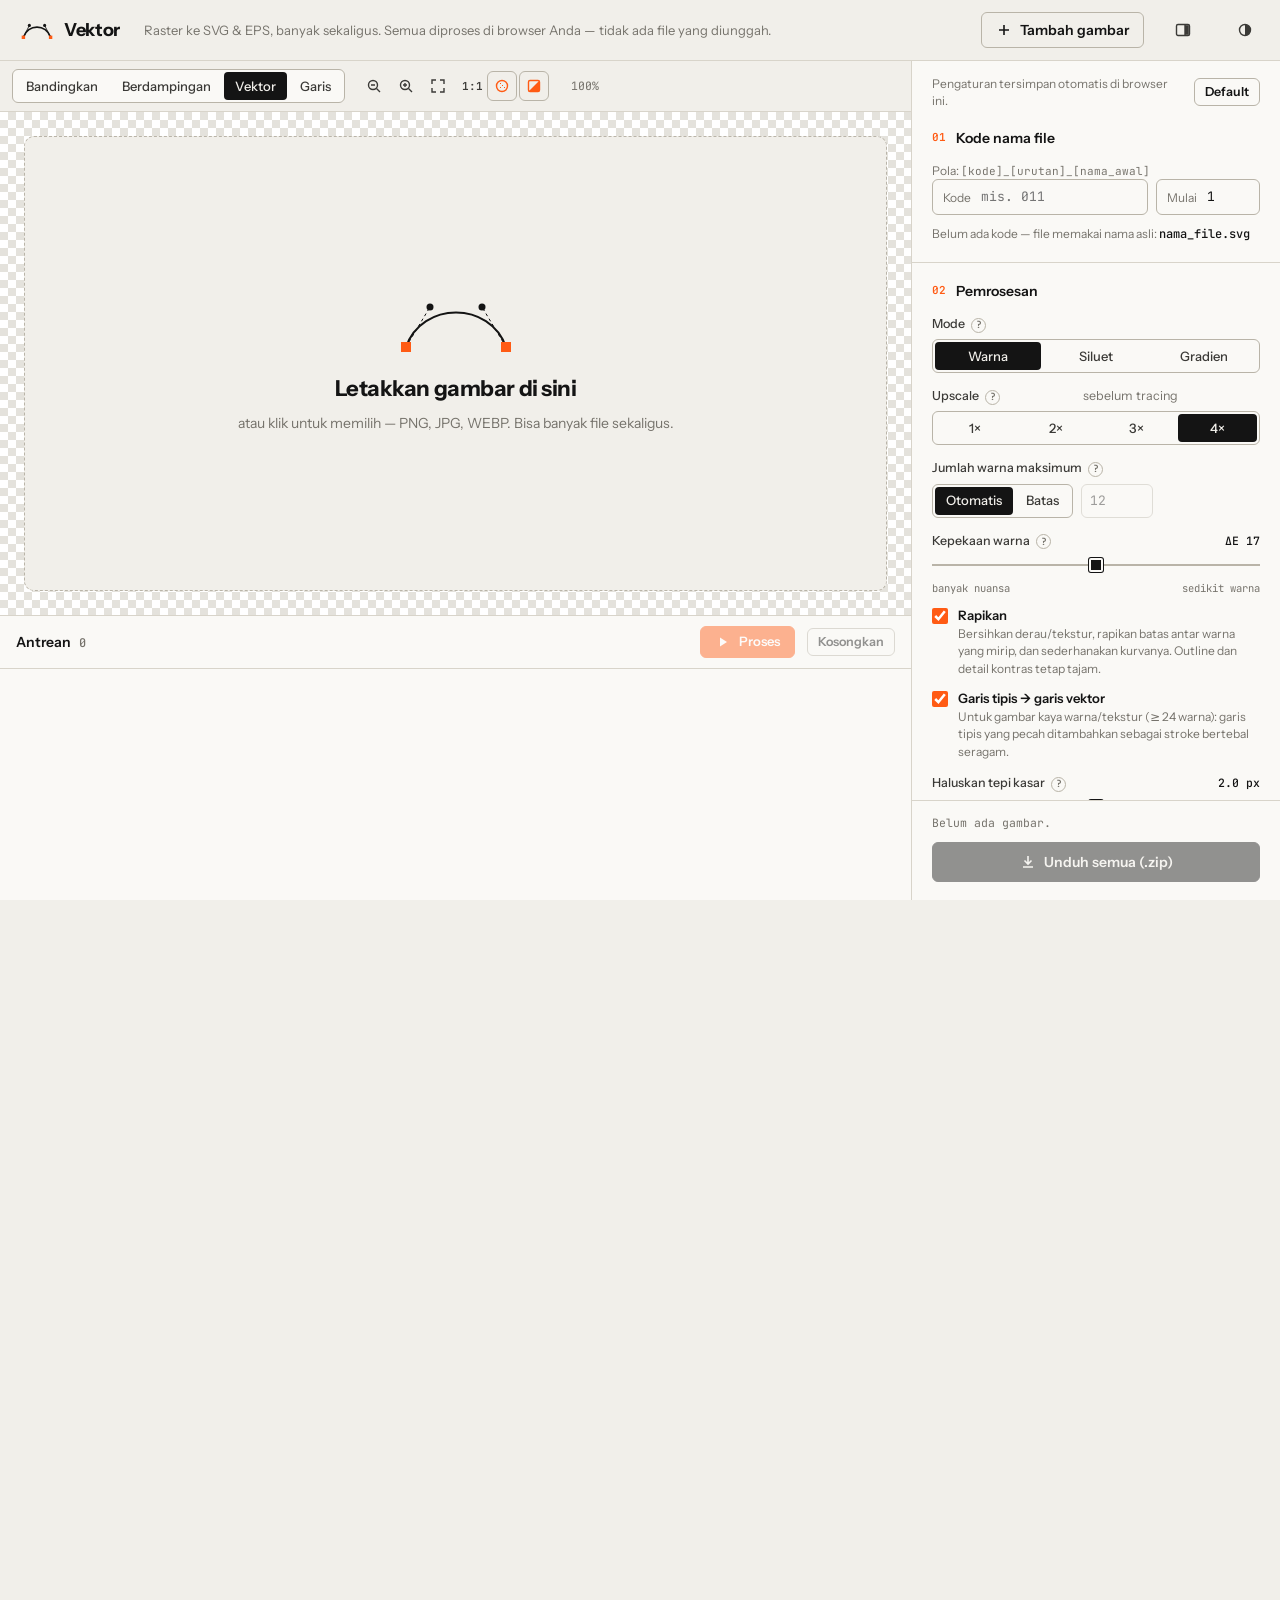
==== commit e5256f2c: "Mode Warna: bawaan latar magenta dan kepekaan warna ΔE 17 Bawaan kini per mode: Warna = latar magent" ====
--- a/index.html
+++ b/index.html
@@ -10,7 +10,7 @@
   <link rel="preconnect" href="https://fonts.gstatic.com" crossorigin>
   <link href="https://fonts.googleapis.com/css2?family=Instrument+Sans:wght@400;500;600;700&family=JetBrains+Mono:wght@400;500;600&display=swap" rel="stylesheet">
   <script>try { const t = localStorage.getItem('vektor.theme'); if (t === 'light' || t === 'dark') document.documentElement.dataset.theme = t; if (localStorage.getItem('vektor.panel') === 'hidden') document.documentElement.classList.add('panel-off'); } catch (e) { /* abaikan */ }</script>
-  <link rel="stylesheet" href="styles.css?v=202611150516">
+  <link rel="stylesheet" href="styles.css?v=202611150540">
 </head>
 <body>
   <header class="top">
@@ -313,6 +313,6 @@
   <div class="dropveil" id="dropveil" hidden><div>Lepaskan untuk menambahkan</div></div>
   <input type="color" id="colorPick" hidden>
 
-  <script type="module" src="app.js?v=202611150516"></script>
+  <script type="module" src="app.js?v=202611150540"></script>
 </body>
 </html>
--- a/styles.css
+++ b/styles.css
@@ -344,7 +344,7 @@
 .rows { list-style: none; margin: 0; padding: 0; overflow-y: auto; flex: 1; }
 .rowi {
   display: grid;
-  grid-template-columns: 26px 44px minmax(0, 1fr) auto 128px 92px;
+  grid-template-columns: 26px 44px minmax(0, 1fr) 80px 120px 128px 92px;
   align-items: center;
   gap: 14px;
   padding: 8px 16px;
@@ -366,6 +366,16 @@
   background-position: 0 0, 4px 4px;
 }
 .rowi .thumb img { width: 100%; height: 100%; object-fit: contain; }
+/* Pratinjau hasil vektor (kosong sampai berhasil diproses). */
+.rowi .rthumb { width: 80px; height: 44px; border-radius: 4px; overflow: hidden; display: block; }
+.rowi .rthumb:has(img:not([hidden])) {
+  border: 1px solid var(--line);
+  background-color: var(--check-b);
+  background-image: linear-gradient(45deg, var(--check-a) 25%, transparent 25%, transparent 75%, var(--check-a) 75%), linear-gradient(45deg, var(--check-a) 25%, transparent 25%, transparent 75%, var(--check-a) 75%);
+  background-size: 8px 8px;
+  background-position: 0 0, 4px 4px;
+}
+.rowi .rthumb img { width: 100%; height: 100%; object-fit: contain; display: block; }
 .rowi .meta { min-width: 0; }
 .rowi .oname, .rowi .sub { display: block; }
 .rowi .oname { font: 500 12.5px var(--mono); white-space: nowrap; overflow: hidden; text-overflow: ellipsis; }
@@ -519,7 +529,7 @@
   .rows { max-height: 50vh; }
   .tag { display: none; }
   .rowi { grid-template-columns: 22px 40px minmax(0, 1fr) 88px; }
-  .rowi .pal, .rowi .acts { display: none; }
+  .rowi .pal, .rowi .acts, .rowi .rthumb { display: none; }
 }
 @media (max-width: 560px) {
   .top { padding: 10px 16px; gap: 12px; }
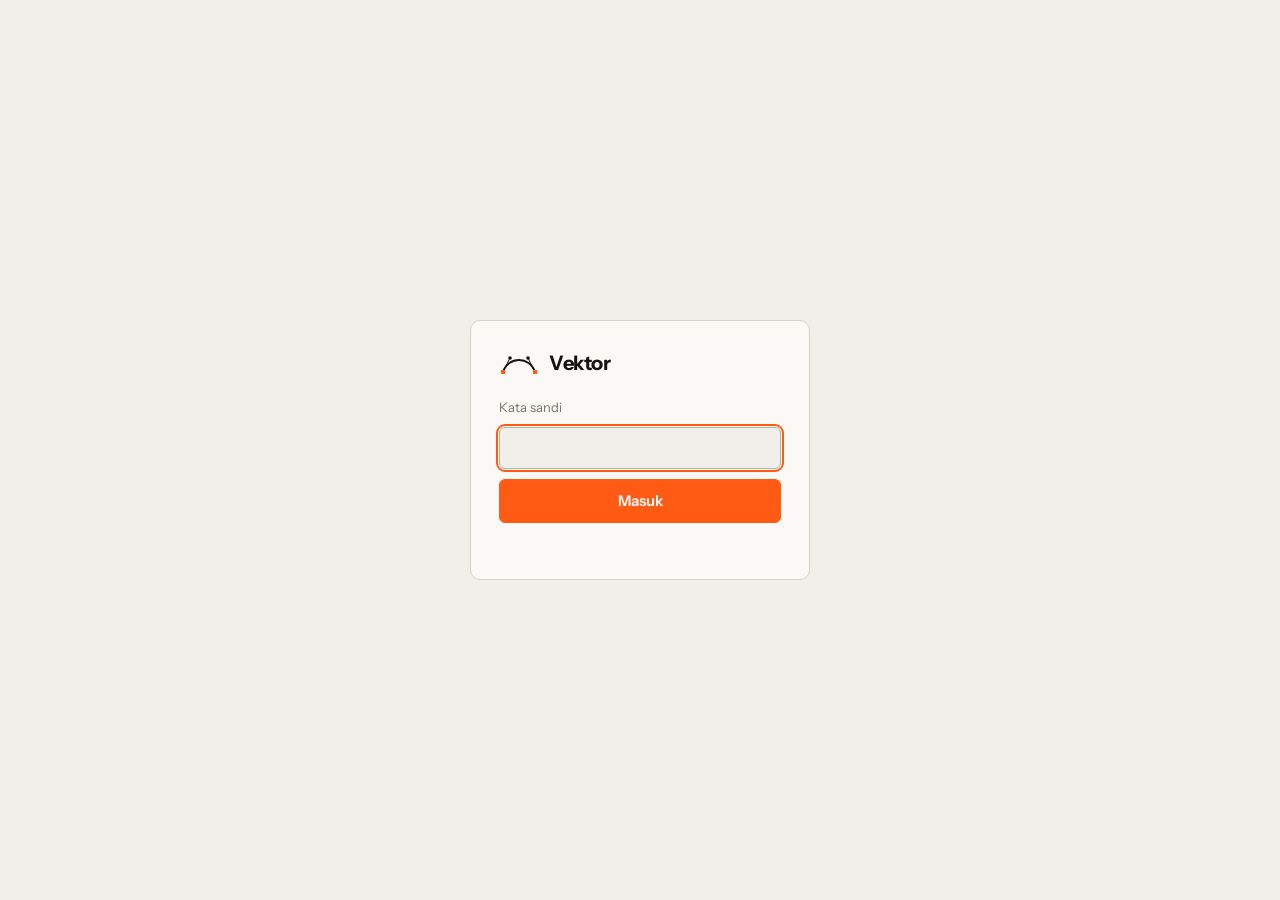
==== commit 5f09fa3e: "Gerbang kata sandi: aplikasi dimuat hanya setelah kata sandi benar Kata sandi diminta setiap kali la" ====
--- a/index.html
+++ b/index.html
@@ -1,5 +1,5 @@
 <!doctype html>
-<html lang="id">
+<html lang="id" class="locked">
 <head>
   <meta charset="utf-8">
   <meta name="viewport" content="width=device-width, initial-scale=1">
@@ -10,9 +10,22 @@
   <link rel="preconnect" href="https://fonts.gstatic.com" crossorigin>
   <link href="https://fonts.googleapis.com/css2?family=Instrument+Sans:wght@400;500;600;700&family=JetBrains+Mono:wght@400;500;600&display=swap" rel="stylesheet">
   <script>try { const t = localStorage.getItem('vektor.theme'); if (t === 'light' || t === 'dark') document.documentElement.dataset.theme = t; if (localStorage.getItem('vektor.panel') === 'hidden') document.documentElement.classList.add('panel-off'); } catch (e) { /* abaikan */ }</script>
-  <link rel="stylesheet" href="styles.css?v=202611150540">
+  <link rel="stylesheet" href="styles.css?v=202611150620">
 </head>
 <body>
+  <div class="gate" id="gate">
+    <form class="gate-box" id="gateForm" autocomplete="off">
+      <div class="gate-brand">
+        <svg viewBox="0 0 40 24" aria-hidden="true"><path d="M4 20C9 4 31 4 36 20" fill="none" stroke="currentColor" stroke-width="2"/><path d="M4 20 11 6M36 20 29 6" stroke="currentColor" stroke-width="1"/><rect x="2" y="18" width="4" height="4" fill="var(--accent)"/><rect x="34" y="18" width="4" height="4" fill="var(--accent)"/><circle cx="11" cy="6" r="1.8" fill="currentColor"/><circle cx="29" cy="6" r="1.8" fill="currentColor"/></svg>
+        <span>Vektor</span>
+      </div>
+      <label for="gatePw">Kata sandi</label>
+      <input id="gatePw" type="password" inputmode="text" autocomplete="current-password" required>
+      <button class="btn primary" id="gateBtn" type="submit">Masuk</button>
+      <p class="gate-msg" id="gateMsg" aria-live="polite"></p>
+      <noscript><p class="gate-msg err">Aktifkan JavaScript untuk memakai Vektor.</p></noscript>
+    </form>
+  </div>
   <header class="top">
     <a class="brand" href="./" aria-label="Vektor">
       <svg viewBox="0 0 40 24" aria-hidden="true"><path d="M4 20C9 4 31 4 36 20" fill="none" stroke="currentColor" stroke-width="2"/><path d="M4 20 11 6M36 20 29 6" stroke="currentColor" stroke-width="1"/><rect x="2" y="18" width="4" height="4" fill="var(--accent)"/><rect x="34" y="18" width="4" height="4" fill="var(--accent)"/><circle cx="11" cy="6" r="1.8" fill="currentColor"/><circle cx="29" cy="6" r="1.8" fill="currentColor"/></svg>
@@ -313,6 +326,6 @@
   <div class="dropveil" id="dropveil" hidden><div>Lepaskan untuk menambahkan</div></div>
   <input type="color" id="colorPick" hidden>
 
-  <script type="module" src="app.js?v=202611150540"></script>
+  <script type="module" src="gate.js?v=202611150620"></script>
 </body>
 </html>
--- a/styles.css
+++ b/styles.css
@@ -599,3 +599,16 @@
 /* Default */
 .preset-row { display: flex; align-items: center; justify-content: space-between; gap: 10px; padding: 14px 20px 0; }
 .preset-row span { font-size: 12px; color: var(--muted); }
+
+/* ---------------------------------------------------------------- gerbang kata sandi */
+html.locked .top, html.locked .layout, html.locked .dropveil { display: none !important; }
+.gate { position: fixed; inset: 0; display: grid; place-items: center; background: var(--paper); z-index: 100; padding: 16px; }
+.gate-box { width: min(340px, 100%); display: flex; flex-direction: column; gap: 10px; padding: 28px; background: var(--surface); border: 1px solid var(--line); border-radius: 10px; }
+.gate-brand { display: flex; align-items: center; gap: 10px; font-weight: 700; font-size: 20px; letter-spacing: -0.02em; margin-bottom: 10px; }
+.gate-brand svg { width: 40px; height: 24px; }
+.gate-box label { font-size: 13px; color: var(--muted); }
+.gate-box input { font: 500 15px var(--mono); padding: 10px 12px; border: 1px solid var(--line-strong); border-radius: var(--r); background: var(--paper); color: var(--ink); }
+.gate-box input:focus { outline: 2px solid var(--accent); outline-offset: 1px; }
+.gate-box .btn { justify-content: center; }
+.gate-msg { min-height: 18px; margin: 0; font-size: 12.5px; color: var(--muted); }
+.gate-msg.err { color: var(--err); }
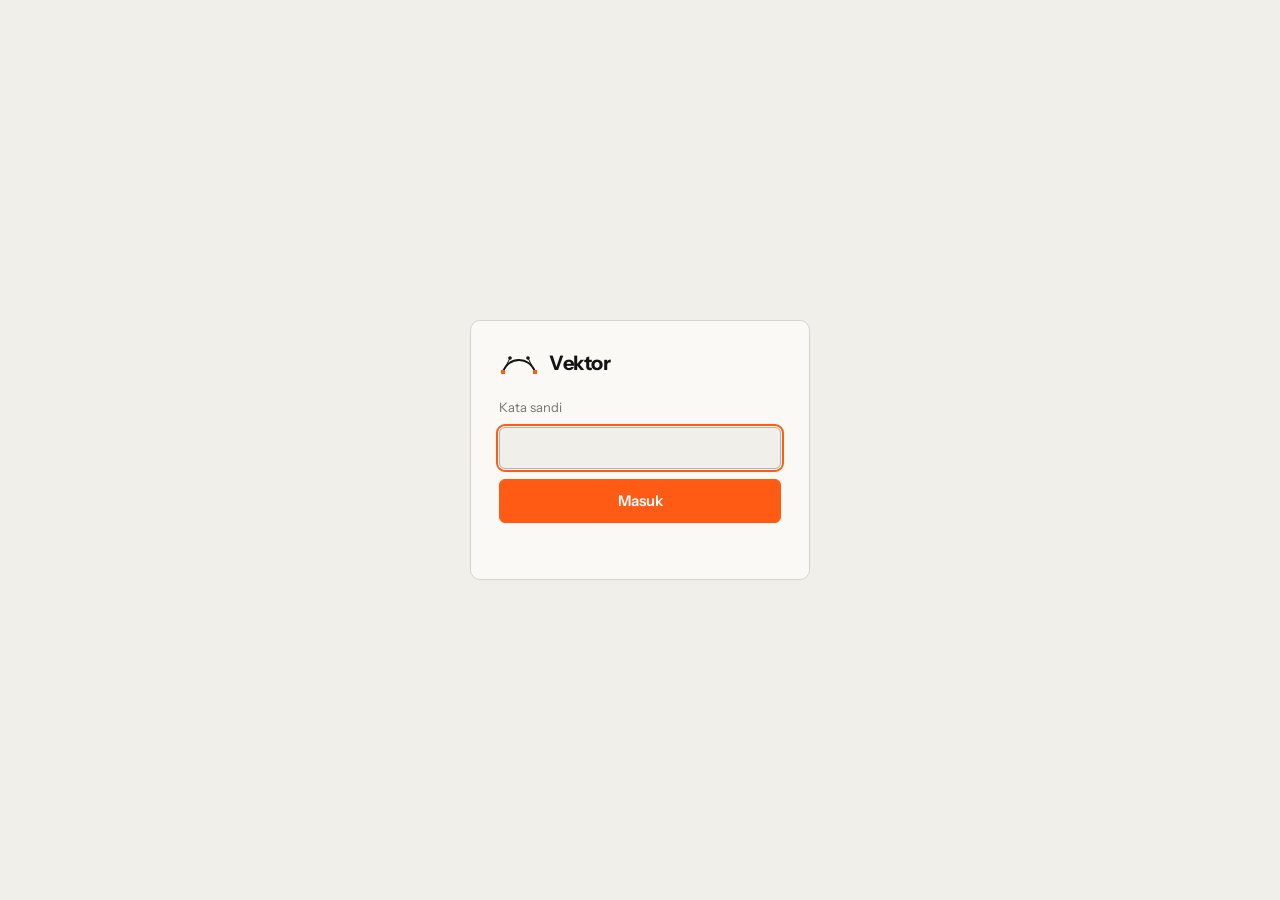
==== commit 1cd3224d: "Mode Gradien: cahaya bulan/matahari natural (lingkaran meredup) & garis gunung utuh - Cahaya: warna " ====
--- a/index.html
+++ b/index.html
@@ -10,7 +10,7 @@
   <link rel="preconnect" href="https://fonts.gstatic.com" crossorigin>
   <link href="https://fonts.googleapis.com/css2?family=Instrument+Sans:wght@400;500;600;700&family=JetBrains+Mono:wght@400;500;600&display=swap" rel="stylesheet">
   <script>try { const t = localStorage.getItem('vektor.theme'); if (t === 'light' || t === 'dark') document.documentElement.dataset.theme = t; if (localStorage.getItem('vektor.panel') === 'hidden') document.documentElement.classList.add('panel-off'); } catch (e) { /* abaikan */ }</script>
-  <link rel="stylesheet" href="styles.css?v=202611150620">
+  <link rel="stylesheet" href="styles.css?v=202611150858">
 </head>
 <body>
   <div class="gate" id="gate">
@@ -150,6 +150,8 @@
             <input type="range" id="gradColors" data-opt="gradColors" min="16" max="128" step="4">
             <div class="scale mono"><span>ringan</span><span>detail</span></div>
             <label class="check" style="margin-top:10px"><input type="checkbox" data-opt="lineStrokes"><span><b>Garis tipis → garis vektor</b><small>Garis setipis ≤ 3 px dikenali dan dibuat sebagai garis (stroke) bertebal seragam, bukan isian.</small></span></label>
+            <label class="check" style="margin-top:8px"><input type="checkbox" data-opt="glowRings"><span><b>Cahaya bulat → cincin</b><small>Bulan, matahari, atau lampu bulat (juga yang tertutup sebagian, mis. setengah di balik gunung) dideteksi; cahaya di sekitarnya dibuat cincin sepusat yang makin redup ke luar. Benda di depannya tidak diubah.</small></span></label>
+            <label class="check" style="margin-top:8px"><input type="checkbox" data-opt="arcSnap"><span><b>Lingkaran &amp; busur sempurna</b><small>Tepi yang hampir lingkaran/busur dijadikan lingkaran/busur sempurna. Matikan bila bentuk bulat di gambar memang tidak sempurna.</small></span></label>
             <p class="note">Untuk gambar penuh gradasi/cahaya. Gradasi dibentuk dari banyak tingkat warna (seperti vectorizer.ai).</p>
           </div>
           <div class="field" data-show="silhouette">
@@ -326,6 +328,6 @@
   <div class="dropveil" id="dropveil" hidden><div>Lepaskan untuk menambahkan</div></div>
   <input type="color" id="colorPick" hidden>
 
-  <script type="module" src="gate.js?v=202611150620"></script>
+  <script type="module" src="gate.js?v=202611150858"></script>
 </body>
 </html>
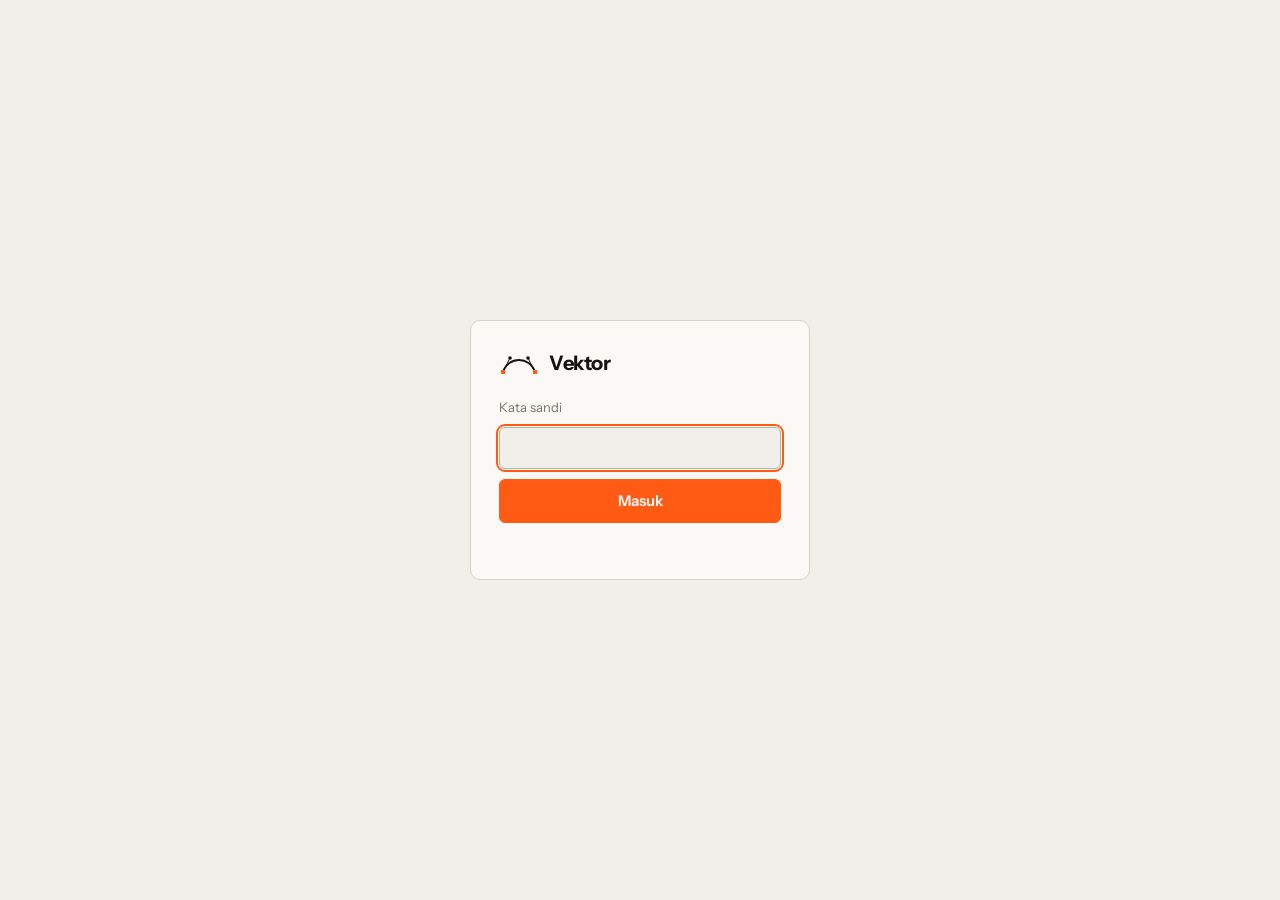
==== commit 06411dc5: "Mode Gradien: outline seragam hitam, sambungan garis rapi (tanpa tembus/putus) - Warna outline: gari" ====
--- a/index.html
+++ b/index.html
@@ -10,7 +10,7 @@
   <link rel="preconnect" href="https://fonts.gstatic.com" crossorigin>
   <link href="https://fonts.googleapis.com/css2?family=Instrument+Sans:wght@400;500;600;700&family=JetBrains+Mono:wght@400;500;600&display=swap" rel="stylesheet">
   <script>try { const t = localStorage.getItem('vektor.theme'); if (t === 'light' || t === 'dark') document.documentElement.dataset.theme = t; if (localStorage.getItem('vektor.panel') === 'hidden') document.documentElement.classList.add('panel-off'); } catch (e) { /* abaikan */ }</script>
-  <link rel="stylesheet" href="styles.css?v=202611150858">
+  <link rel="stylesheet" href="styles.css?v=202611150936">
 </head>
 <body>
   <div class="gate" id="gate">
@@ -328,6 +328,6 @@
   <div class="dropveil" id="dropveil" hidden><div>Lepaskan untuk menambahkan</div></div>
   <input type="color" id="colorPick" hidden>
 
-  <script type="module" src="gate.js?v=202611150858"></script>
+  <script type="module" src="gate.js?v=202611150936"></script>
 </body>
 </html>
